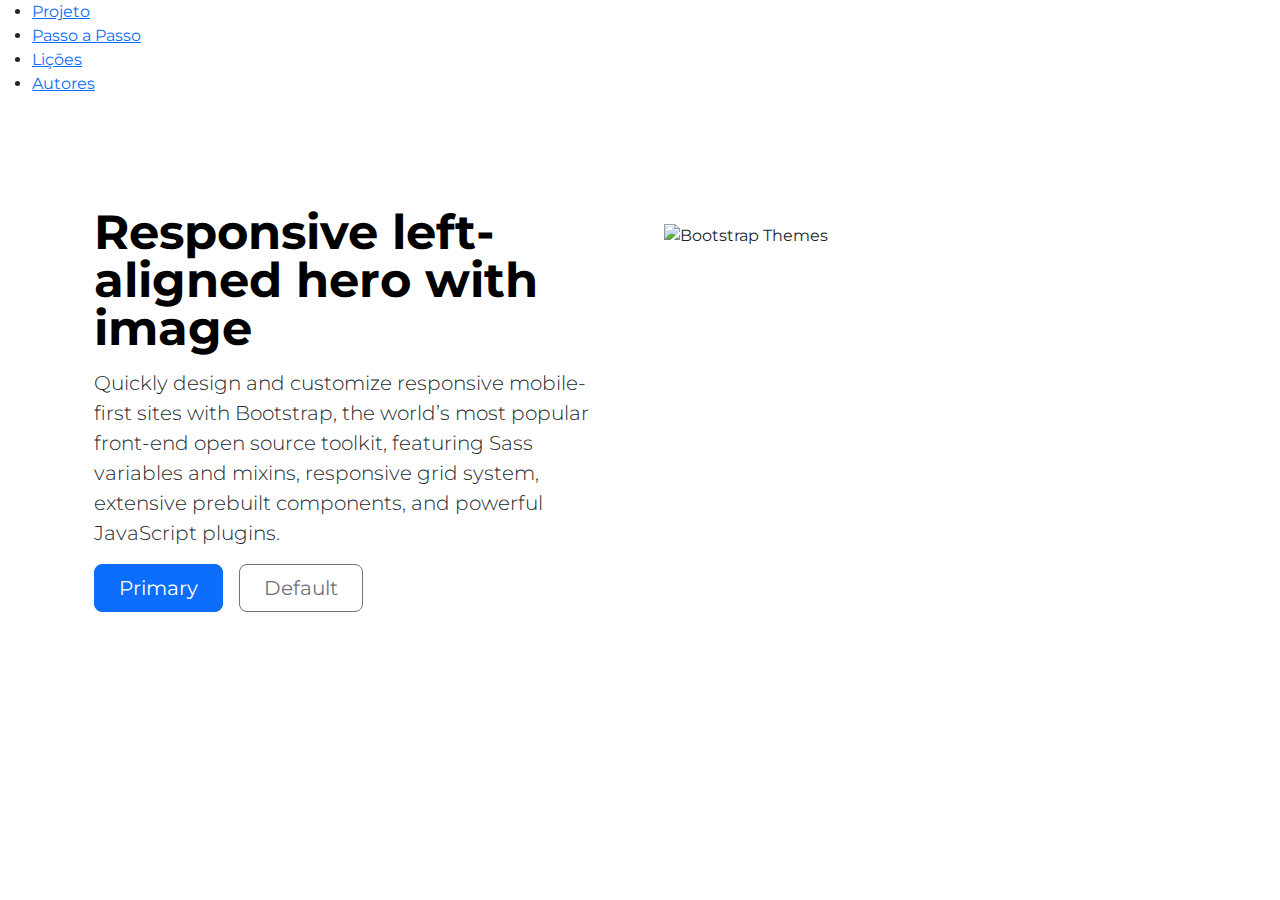
==== index.html @ 7dcb274f "first commit" ====
<!DOCTYPE html>
<html lang="en">
<head>
    <meta charset="UTF-8">
    <meta name="viewport" content="width=device-width, initial-scale=1.0">
    <link rel="stylesheet" href="assets/main.css">
    <link href="https://fonts.googleapis.com/css2?family=Montserrat:wght@400;500;700&display=swap" rel="stylesheet">
    <link href="https://cdn.jsdelivr.net/npm/bootstrap@5.3.3/dist/css/bootstrap.min.css" rel="stylesheet" integrity="sha384-QWTKZyjpPEjISv5WaRU9OFeRpok6YctnYmDr5pNlyT2bRjXh0JMhjY6hW+ALEwIH" crossorigin="anonymous">
    <title>UFCTech</title>
</head>
<body>
    <main>
        <header>
            <nav class="barra-navegacao">
                <ul class="menu">
                    <li class="menu-item"><a href="">Projeto</a></li>
                    <li class="menu-item"><a href="">Passo a Passo</a></li>
                    <li class="menu-item"><a href="">Lições</a></li>
                    <li class="menu-item"><a href="">Autores</a></li>
                </ul>                
            </nav>
        </header>

        <div class="container col-xxl-8 px-4 py-5">
            <div class="row flex-lg-row-reverse align-items-center g-5 py-5">
              <div class="col-10 col-sm-8 col-lg-6">
                <img src="bootstrap-themes.png" class="d-block mx-lg-auto img-fluid" alt="Bootstrap Themes" width="700" height="500" loading="lazy">
              </div>
              <div class="col-lg-6">
                <h1 class="display-5 fw-bold text-body-emphasis lh-1 mb-3">Responsive left-aligned hero with image</h1>
                <p class="lead">Quickly design and customize responsive mobile-first sites with Bootstrap, the world’s most popular front-end open source toolkit, featuring Sass variables and mixins, responsive grid system, extensive prebuilt components, and powerful JavaScript plugins.</p>
                <div class="d-grid gap-2 d-md-flex justify-content-md-start">
                  <button type="button" class="btn btn-primary btn-lg px-4 me-md-2">Primary</button>
                  <button type="button" class="btn btn-outline-secondary btn-lg px-4">Default</button>
                </div>
              </div>
            </div>
          </div>
    </main>
    <script src="https://cdn.jsdelivr.net/npm/bootstrap@5.3.3/dist/js/bootstrap.bundle.min.js" integrity="sha384-YvpcrYf0tY3lHB60NNkmXc5s9fDVZLESaAA55NDzOxhy9GkcIdslK1eN7N6jIeHz" crossorigin="anonymous"></script>
</body>
</html>
---- assets/main.css ----
*{
    font-family: 'Montserrat', sans-serif;
}
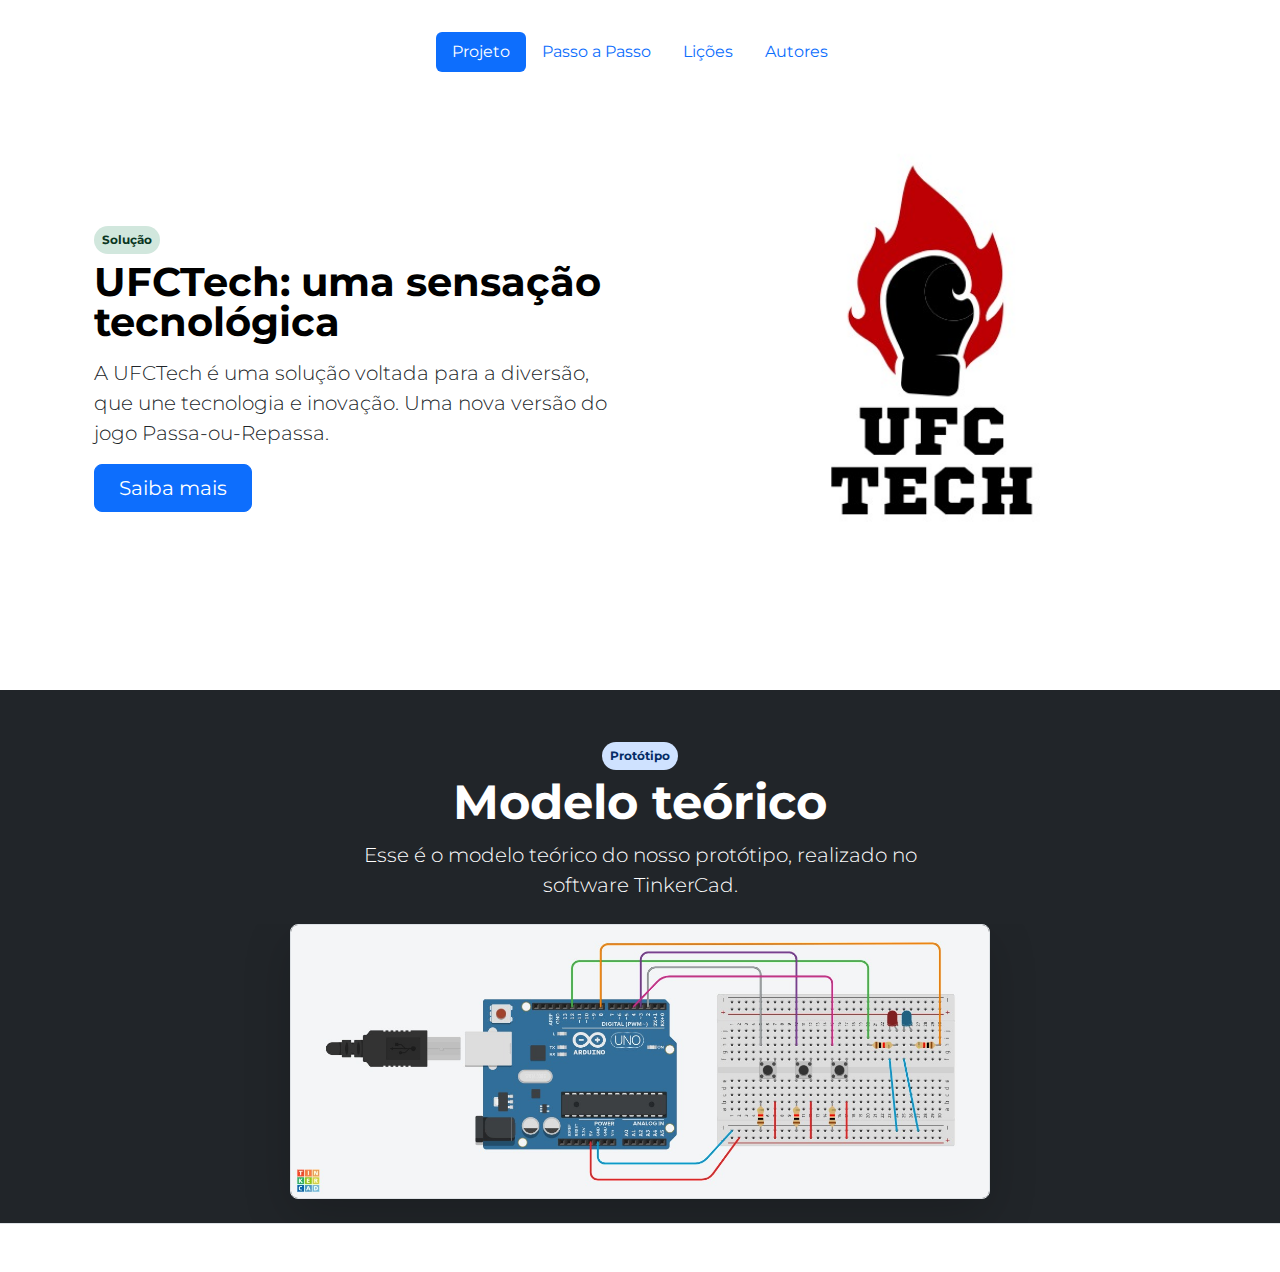
==== commit c1ea44c0: "Página Index" ====
--- a/index.html
+++ b/index.html
@@ -12,30 +12,53 @@
     <main>
         <header>
             <nav class="barra-navegacao">
-                <ul class="menu">
-                    <li class="menu-item"><a href="">Projeto</a></li>
-                    <li class="menu-item"><a href="">Passo a Passo</a></li>
-                    <li class="menu-item"><a href="">Lições</a></li>
-                    <li class="menu-item"><a href="">Autores</a></li>
-                </ul>                
+                <div class="container">
+                    <header class="d-flex justify-content-center py-3 mt-3">
+                      <ul class="nav nav-pills">
+                        <li class="nav-item"><a href="#" class="nav-link active" aria-current="page">Projeto</a></li>
+                        <li class="nav-item"><a href="#" class="nav-link">Passo a Passo</a></li>
+                        <li class="nav-item"><a href="#" class="nav-link">Lições</a></li>
+                        <li class="nav-item"><a href="#" class="nav-link">Autores</a></li>
+                      </ul>
+                    </header>
+                  </div>                                
             </nav>
         </header>
 
-        <div class="container col-xxl-8 px-4 py-5">
-            <div class="row flex-lg-row-reverse align-items-center g-5 py-5">
-              <div class="col-10 col-sm-8 col-lg-6">
-                <img src="bootstrap-themes.png" class="d-block mx-lg-auto img-fluid" alt="Bootstrap Themes" width="700" height="500" loading="lazy">
+        <div class="container col-xxl-8 px-4 py-2">
+            <div class="row flex-lg-row-reverse align-items-center g-5 py-2">
+              <div id="background-img" class="col-10 col-sm-8 col-lg-6">
+                <img src="img/PHOTO-2024-10-31-19-24-08.jpg" class="d-block mx-lg-auto img-fluid" alt="UFCTech Logo" width="700" height="500" loading="lazy">
               </div>
               <div class="col-lg-6">
-                <h1 class="display-5 fw-bold text-body-emphasis lh-1 mb-3">Responsive left-aligned hero with image</h1>
-                <p class="lead">Quickly design and customize responsive mobile-first sites with Bootstrap, the world’s most popular front-end open source toolkit, featuring Sass variables and mixins, responsive grid system, extensive prebuilt components, and powerful JavaScript plugins.</p>
+                <div class="d-flex gap-2 justify-content-left py-2">
+                    <span class="badge bg-success-subtle text-success-emphasis rounded-pill py-2 px-2">Solução</span>
+                </div>
+                <h2 class="display-6 fw-bold text-body-emphasis lh-1 mb-3">UFCTech: uma sensação tecnológica</h2>
+                <p class="lead">A UFCTech é uma solução voltada para a diversão, que une tecnologia e inovação. Uma nova versão do jogo Passa-ou-Repassa. </p>
                 <div class="d-grid gap-2 d-md-flex justify-content-md-start">
-                  <button type="button" class="btn btn-primary btn-lg px-4 me-md-2">Primary</button>
-                  <button type="button" class="btn btn-outline-secondary btn-lg px-4">Default</button>
+                  <button type="button" class="btn btn-primary btn-lg px-4 me-md-2">Saiba mais</button>
                 </div>
               </div>
             </div>
           </div>
+
+          <div class="px-4 pt-5 my-5 text-center border-bottom bg-dark">
+            <div class="d-flex gap-2 justify-content-center py-1">
+                <span class="badge bg-primary-subtle text-primary-emphasis rounded-pill py-2 px-2">Protótipo</span>
+            </div>
+            <h1 class="display-5 fw-bold cor">Modelo teórico</h1>
+            <div class="col-lg-6 mx-auto">
+              <p class="lead mb-4 cor">Esse é o modelo teórico do nosso protótipo, realizado no software TinkerCad. </p>
+            </div>
+            <div class="overflow-hidden" style="max-height: 100vh;">
+              <div class="container px-5">
+                <img src="img/img-prototipo.jpg" class="img-fluid border rounded-3 shadow-lg mb-4" alt="Example image" width="700" height="500" loading="lazy">
+              </div>
+            </div>
+          </div>
+
+          
     </main>
     <script src="https://cdn.jsdelivr.net/npm/bootstrap@5.3.3/dist/js/bootstrap.bundle.min.js" integrity="sha384-YvpcrYf0tY3lHB60NNkmXc5s9fDVZLESaAA55NDzOxhy9GkcIdslK1eN7N6jIeHz" crossorigin="anonymous"></script>
 </body>
--- a/assets/main.css
+++ b/assets/main.css
@@ -1,3 +1,7 @@
 *{
     font-family: 'Montserrat', sans-serif;
+}
+
+.cor{
+    color: white;
 }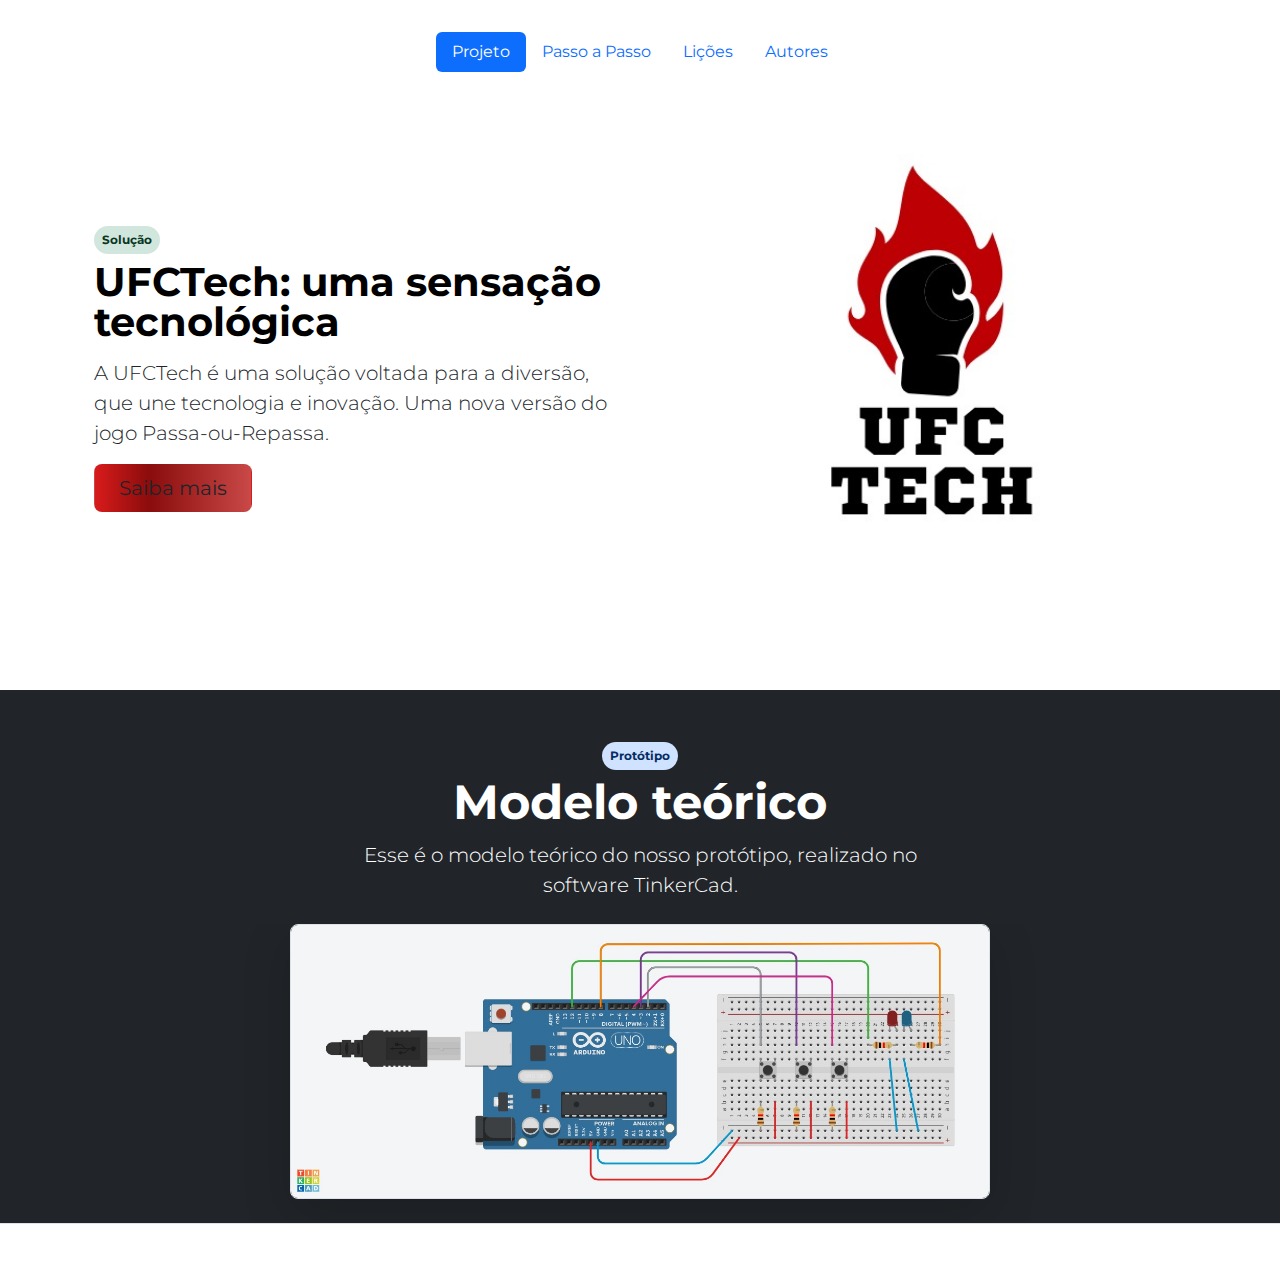
==== commit ac2e33ce: "sim" ====
--- a/index.html
+++ b/index.html
@@ -15,7 +15,7 @@
                 <div class="container">
                     <header class="d-flex justify-content-center py-3 mt-3">
                       <ul class="nav nav-pills">
-                        <li class="nav-item"><a href="#" class="nav-link active" aria-current="page">Projeto</a></li>
+                        <li class="nav-item"><a href="projeto.html" class="nav-link active" aria-current="page">Projeto</a></li>
                         <li class="nav-item"><a href="#" class="nav-link">Passo a Passo</a></li>
                         <li class="nav-item"><a href="#" class="nav-link">Lições</a></li>
                         <li class="nav-item"><a href="#" class="nav-link">Autores</a></li>
@@ -37,7 +37,7 @@
                 <h2 class="display-6 fw-bold text-body-emphasis lh-1 mb-3">UFCTech: uma sensação tecnológica</h2>
                 <p class="lead">A UFCTech é uma solução voltada para a diversão, que une tecnologia e inovação. Uma nova versão do jogo Passa-ou-Repassa. </p>
                 <div class="d-grid gap-2 d-md-flex justify-content-md-start">
-                  <button type="button" class="btn btn-primary btn-lg px-4 me-md-2">Saiba mais</button>
+                  <button type="button" class="btn corzinha btn-lg px-4 me-md-2">Saiba mais</button>
                 </div>
               </div>
             </div>
--- a/assets/main.css
+++ b/assets/main.css
@@ -4,4 +4,10 @@
 
 .cor{
     color: white;
-}+}
+
+.corzinha {
+    background: linear-gradient(90deg, rgb(216, 27, 27) 0%, rgb(139, 12, 12) 35%, rgb(201, 72, 72) 100%);
+    color: white;
+}
+
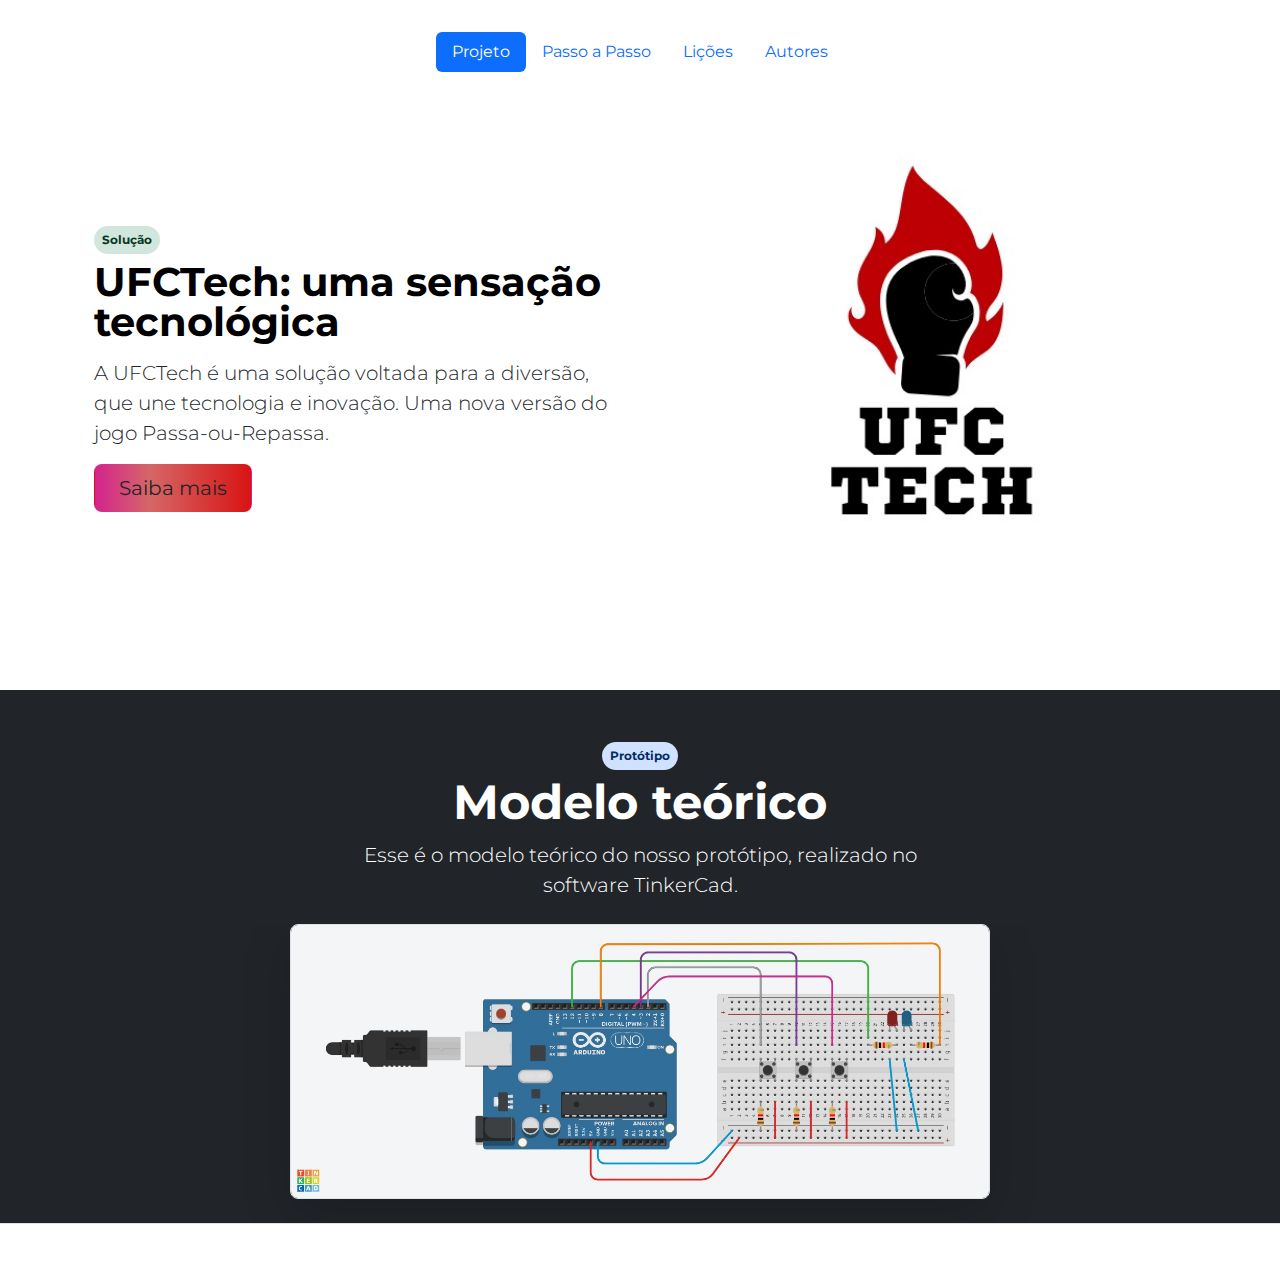
==== commit cd7652d3: "alan update 0.1" ====
--- a/index.html
+++ b/index.html
@@ -18,7 +18,7 @@
                         <li class="nav-item"><a href="projeto.html" class="nav-link active" aria-current="page">Projeto</a></li>
                         <li class="nav-item"><a href="#" class="nav-link">Passo a Passo</a></li>
                         <li class="nav-item"><a href="#" class="nav-link">Lições</a></li>
-                        <li class="nav-item"><a href="#" class="nav-link">Autores</a></li>
+                        <li class="nav-item"><a href="autores.html" class="nav-link">Autores</a></li>
                       </ul>
                     </header>
                   </div>                                
--- a/assets/main.css
+++ b/assets/main.css
@@ -7,7 +7,10 @@
 }
 
 .corzinha {
-    background: linear-gradient(90deg, rgb(216, 27, 27) 0%, rgb(139, 12, 12) 35%, rgb(201, 72, 72) 100%);
+    background: linear-gradient(90deg, rgb(211, 35, 141) 0%, rgb(213, 103, 103) 35%, rgb(217, 19, 19) 100%);
     color: white;
 }
 
+.corzinha button {
+    color: aliceblue;
+}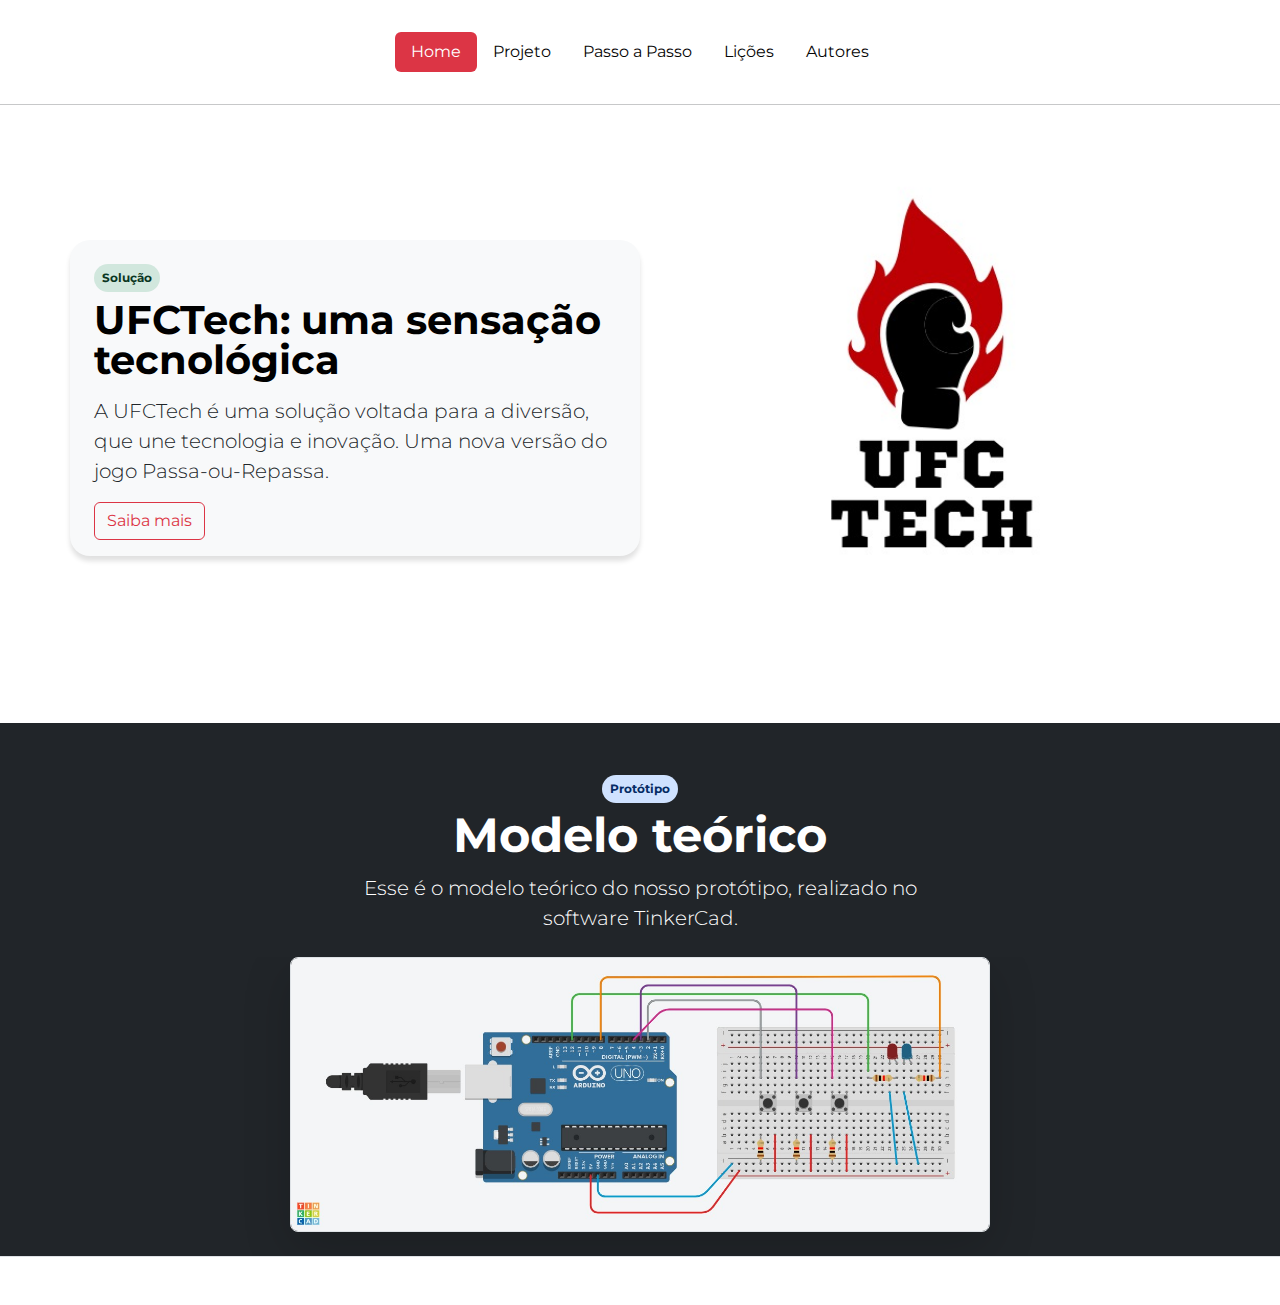
==== commit 98426b0c: "teste" ====
--- a/index.html
+++ b/index.html
@@ -15,13 +15,15 @@
                 <div class="container">
                     <header class="d-flex justify-content-center py-3 mt-3">
                       <ul class="nav nav-pills">
-                        <li class="nav-item"><a href="projeto.html" class="nav-link active" aria-current="page">Projeto</a></li>
-                        <li class="nav-item"><a href="#" class="nav-link">Passo a Passo</a></li>
-                        <li class="nav-item"><a href="#" class="nav-link">Lições</a></li>
-                        <li class="nav-item"><a href="autores.html" class="nav-link">Autores</a></li>
+                        <li class="nav-item"><a href="index.html" class="nav-link active bg-danger" aria-current="page">Home</a></li>
+                        <li class="nav-item"><a href="projeto.html" class="nav-link" style="color: #050505;" aria-current="page">Projeto</a></li>
+                        <li class="nav-item"><a href="#" class="nav-link" style="color: #050505;">Passo a Passo</a></li>
+                        <li class="nav-item"><a href="#" class="nav-link" style="color: #050505;">Lições</a></li>
+                        <li class="nav-item"><a href="autores.html" class="nav-link" style="color: #050505;">Autores</a></li>
                       </ul>
                     </header>
-                  </div>                                
+                  </div>
+                  <hr>                                
             </nav>
         </header>
 
@@ -30,33 +32,33 @@
               <div id="background-img" class="col-10 col-sm-8 col-lg-6">
                 <img src="img/PHOTO-2024-10-31-19-24-08.jpg" class="d-block mx-lg-auto img-fluid" alt="UFCTech Logo" width="700" height="500" loading="lazy">
               </div>
-              <div class="col-lg-6">
+              <div class="col-lg-6 bg-light pb-3 pt-3 cabecalho-1">
                 <div class="d-flex gap-2 justify-content-left py-2">
                     <span class="badge bg-success-subtle text-success-emphasis rounded-pill py-2 px-2">Solução</span>
                 </div>
                 <h2 class="display-6 fw-bold text-body-emphasis lh-1 mb-3">UFCTech: uma sensação tecnológica</h2>
                 <p class="lead">A UFCTech é uma solução voltada para a diversão, que une tecnologia e inovação. Uma nova versão do jogo Passa-ou-Repassa. </p>
                 <div class="d-grid gap-2 d-md-flex justify-content-md-start">
-                  <button type="button" class="btn corzinha btn-lg px-4 me-md-2">Saiba mais</button>
+                  <button type="button" class="btn btn-md btn-outline-danger">Saiba mais</button>
                 </div>
               </div>
             </div>
+        </div>
+
+        <div class="px-4 pt-5 my-5 text-center border-bottom bg-dark">
+          <div class="d-flex gap-2 justify-content-center py-1">
+              <span class="badge bg-primary-subtle text-primary-emphasis rounded-pill py-2 px-2">Protótipo</span>
           </div>
-
-          <div class="px-4 pt-5 my-5 text-center border-bottom bg-dark">
-            <div class="d-flex gap-2 justify-content-center py-1">
-                <span class="badge bg-primary-subtle text-primary-emphasis rounded-pill py-2 px-2">Protótipo</span>
-            </div>
-            <h1 class="display-5 fw-bold cor">Modelo teórico</h1>
-            <div class="col-lg-6 mx-auto">
-              <p class="lead mb-4 cor">Esse é o modelo teórico do nosso protótipo, realizado no software TinkerCad. </p>
-            </div>
-            <div class="overflow-hidden" style="max-height: 100vh;">
-              <div class="container px-5">
-                <img src="img/img-prototipo.jpg" class="img-fluid border rounded-3 shadow-lg mb-4" alt="Example image" width="700" height="500" loading="lazy">
-              </div>
+          <h1 class="display-5 fw-bold cor">Modelo teórico</h1>
+          <div class="col-lg-6 mx-auto">
+            <p class="lead mb-4 cor">Esse é o modelo teórico do nosso protótipo, realizado no software TinkerCad. </p>
+          </div>
+          <div class="overflow-hidden" style="max-height: 100vh;">
+            <div class="container px-5">
+              <img src="img/img-prototipo.jpg" class="img-fluid border rounded-3 shadow-lg mb-4" alt="Example image" width="700" height="500" loading="lazy">
             </div>
           </div>
+        </div>
 
           
     </main>
--- a/assets/main.css
+++ b/assets/main.css
@@ -13,4 +13,10 @@
 
 .corzinha button {
     color: aliceblue;
+}
+
+.cabecalho-1{
+    border-radius: 20px;
+    box-shadow: 0px 5px 5px 0px #e1e1e1;
+
 }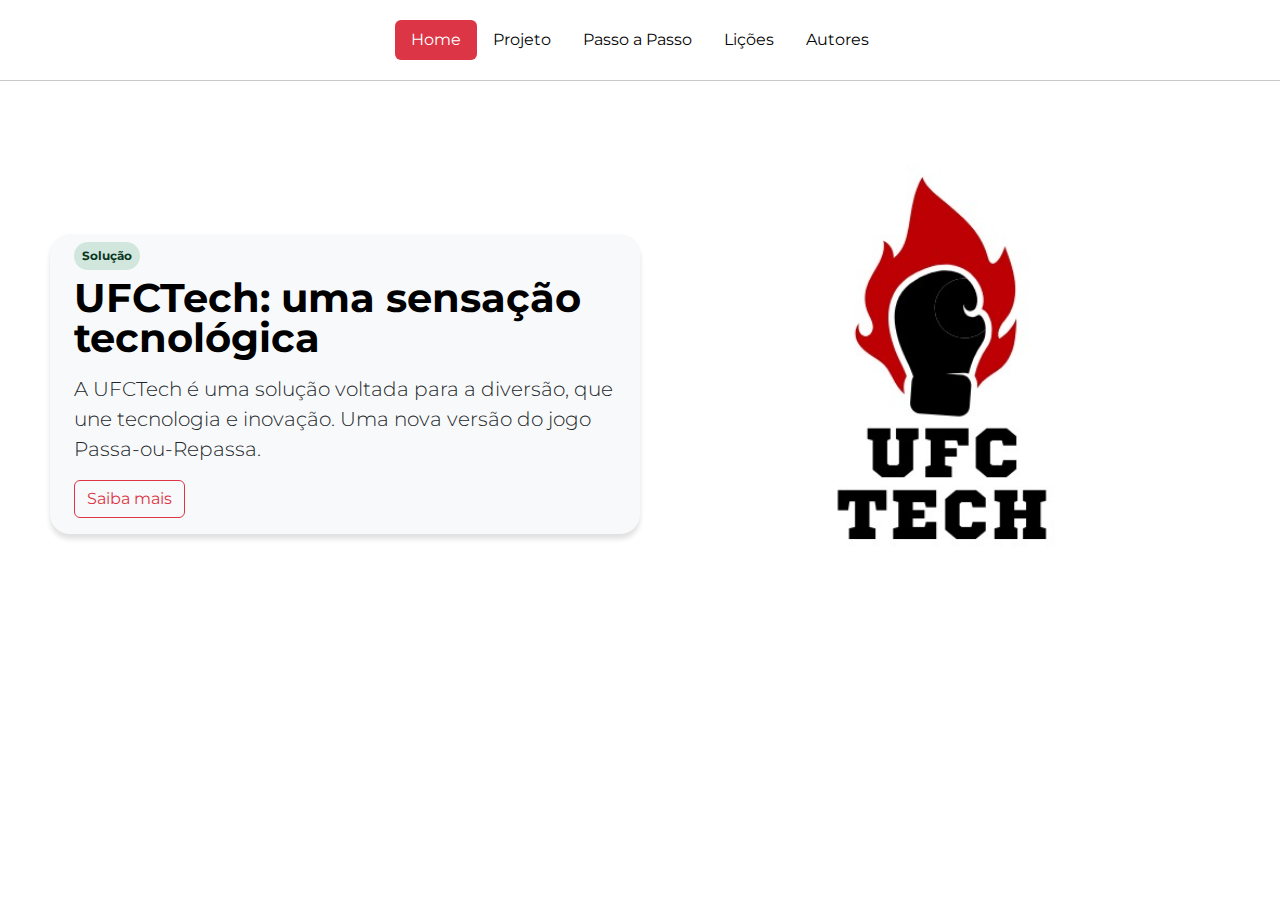
==== commit 1168cbb8: "cansado demais pra commitar corretamente" ====
--- a/index.html
+++ b/index.html
@@ -13,7 +13,7 @@
         <header>
             <nav class="barra-navegacao">
                 <div class="container">
-                    <header class="d-flex justify-content-center py-3 mt-3">
+                    <header class="d-flex justify-content-center py-1 mt-3">
                       <ul class="nav nav-pills">
                         <li class="nav-item"><a href="index.html" class="nav-link active bg-danger" aria-current="page">Home</a></li>
                         <li class="nav-item"><a href="projeto.html" class="nav-link" style="color: #050505;" aria-current="page">Projeto</a></li>
@@ -27,40 +27,24 @@
             </nav>
         </header>
 
-        <div class="container col-xxl-8 px-4 py-2">
+        <div class="container col-xxl-8 px-1 pt-2">
             <div class="row flex-lg-row-reverse align-items-center g-5 py-2">
               <div id="background-img" class="col-10 col-sm-8 col-lg-6">
                 <img src="img/PHOTO-2024-10-31-19-24-08.jpg" class="d-block mx-lg-auto img-fluid" alt="UFCTech Logo" width="700" height="500" loading="lazy">
               </div>
-              <div class="col-lg-6 bg-light pb-3 pt-3 cabecalho-1">
+              <div class="col-lg-6 bg-light pb-3 cabecalho-1">
                 <div class="d-flex gap-2 justify-content-left py-2">
                     <span class="badge bg-success-subtle text-success-emphasis rounded-pill py-2 px-2">Solução</span>
                 </div>
                 <h2 class="display-6 fw-bold text-body-emphasis lh-1 mb-3">UFCTech: uma sensação tecnológica</h2>
                 <p class="lead">A UFCTech é uma solução voltada para a diversão, que une tecnologia e inovação. Uma nova versão do jogo Passa-ou-Repassa. </p>
                 <div class="d-grid gap-2 d-md-flex justify-content-md-start">
-                  <button type="button" class="btn btn-md btn-outline-danger">Saiba mais</button>
+                  <a href="projeto.html" class="btn btn-md btn-outline-danger">Saiba mais</a>
                 </div>
               </div>
             </div>
         </div>
 
-        <div class="px-4 pt-5 my-5 text-center border-bottom bg-dark">
-          <div class="d-flex gap-2 justify-content-center py-1">
-              <span class="badge bg-primary-subtle text-primary-emphasis rounded-pill py-2 px-2">Protótipo</span>
-          </div>
-          <h1 class="display-5 fw-bold cor">Modelo teórico</h1>
-          <div class="col-lg-6 mx-auto">
-            <p class="lead mb-4 cor">Esse é o modelo teórico do nosso protótipo, realizado no software TinkerCad. </p>
-          </div>
-          <div class="overflow-hidden" style="max-height: 100vh;">
-            <div class="container px-5">
-              <img src="img/img-prototipo.jpg" class="img-fluid border rounded-3 shadow-lg mb-4" alt="Example image" width="700" height="500" loading="lazy">
-            </div>
-          </div>
-        </div>
-
-          
     </main>
     <script src="https://cdn.jsdelivr.net/npm/bootstrap@5.3.3/dist/js/bootstrap.bundle.min.js" integrity="sha384-YvpcrYf0tY3lHB60NNkmXc5s9fDVZLESaAA55NDzOxhy9GkcIdslK1eN7N6jIeHz" crossorigin="anonymous"></script>
 </body>
--- a/assets/main.css
+++ b/assets/main.css
@@ -1,5 +1,8 @@
 *{
     font-family: 'Montserrat', sans-serif;
+    padding: 0;
+    margin: 0;
+    box-sizing: border-box;
 }
 
 .cor{
@@ -19,4 +22,31 @@
     border-radius: 20px;
     box-shadow: 0px 5px 5px 0px #e1e1e1;
 
+}
+
+.conteudo{
+    height: 90dvh;
+    text-align: center;
+    padding: 50px;
+    display: flex;
+    justify-content: center;
+    align-items: center;
+    flex-direction: column;
+}
+
+#title-palavra-chave{
+    margin-bottom: 2rem;
+}
+
+.palavra-chave{
+    background-color: rgb(240, 38, 38);
+    padding: 0.5rem;
+    color: white;
+    margin: 20px;
+    border-radius: 20px;
+    width: 200px;
+}
+
+.palavra-chave:hover{
+    cursor: default;
 }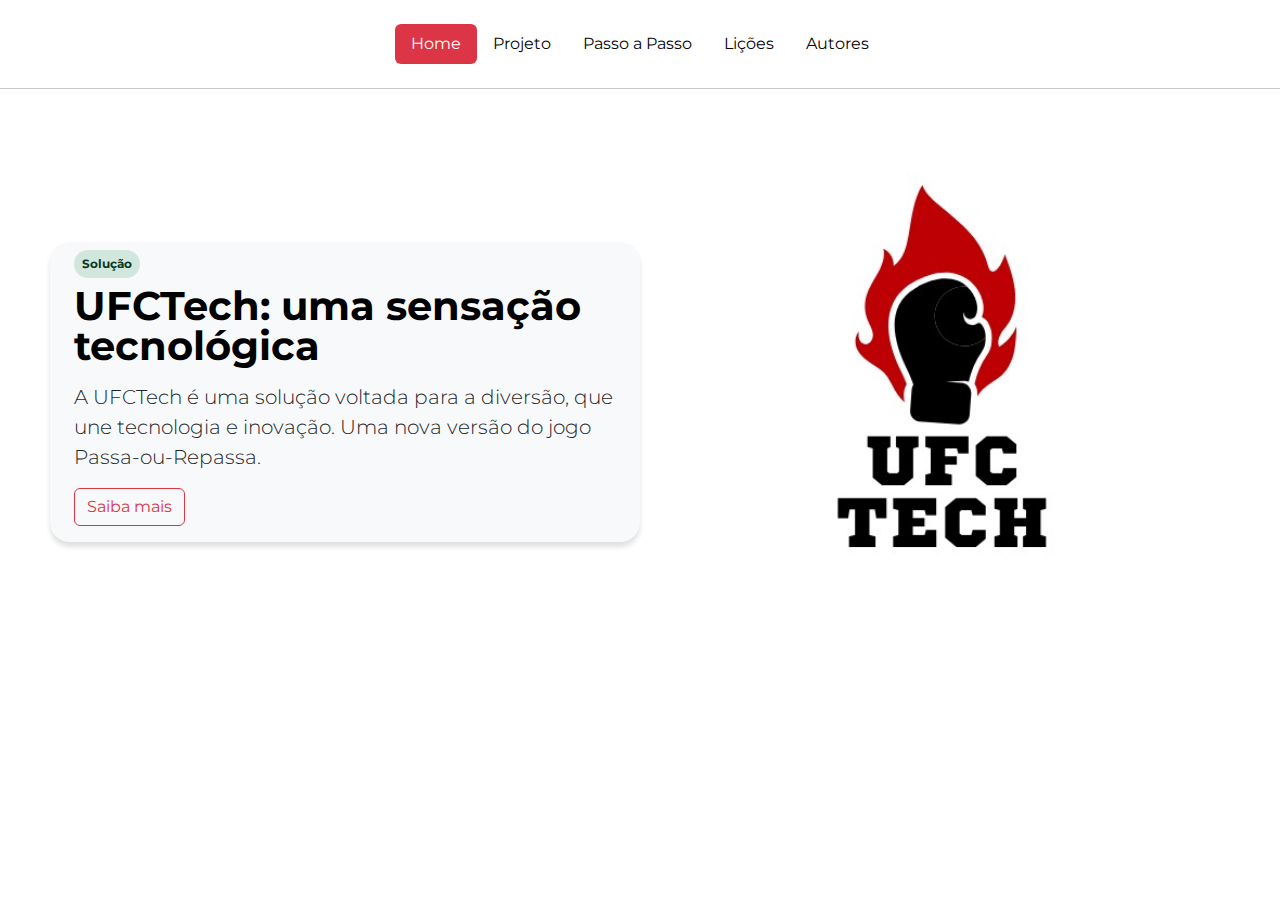
==== commit 06e974bf: "modificações feitas" ====
--- a/index.html
+++ b/index.html
@@ -13,12 +13,12 @@
         <header>
             <nav class="barra-navegacao">
                 <div class="container">
-                    <header class="d-flex justify-content-center py-1 mt-3">
+                    <header class="d-flex justify-content-center py-2 mt-3">
                       <ul class="nav nav-pills">
                         <li class="nav-item"><a href="index.html" class="nav-link active bg-danger" aria-current="page">Home</a></li>
                         <li class="nav-item"><a href="projeto.html" class="nav-link" style="color: #050505;" aria-current="page">Projeto</a></li>
-                        <li class="nav-item"><a href="#" class="nav-link" style="color: #050505;">Passo a Passo</a></li>
-                        <li class="nav-item"><a href="#" class="nav-link" style="color: #050505;">Lições</a></li>
+                        <li class="nav-item"><a href="passo.html" class="nav-link" style="color: #050505;">Passo a Passo</a></li>
+                        <li class="nav-item"><a href="licoes.html" class="nav-link" style="color: #050505;">Lições</a></li>
                         <li class="nav-item"><a href="autores.html" class="nav-link" style="color: #050505;">Autores</a></li>
                       </ul>
                     </header>
--- a/assets/main.css
+++ b/assets/main.css
@@ -3,6 +3,48 @@
     padding: 0;
     margin: 0;
     box-sizing: border-box;
+    scroll-behavior: smooth;
+}
+
+.cartao{
+    background-color: white;
+    display: flex;
+    flex-direction: column;
+    align-items: center;
+    padding: 1rem;
+    width: 100%;
+    color: #000;
+    gap: 5px;
+    margin: 1rem;
+    transition: 0.5s;
+}
+
+.passo-estilo{
+    margin: 100px 0 0 0; 
+    border-top: 1px solid white; 
+    padding: 10px 0 0 0;
+}
+
+.circle-frame {
+    width: 200px; /* Largura da moldura */
+    height: 200px; /* Altura da moldura */
+    border: none; /* Espessura e cor da moldura */
+    border-radius: 50%; /* Tornar a moldura circular */
+    overflow: hidden; /* Ocultar partes externas da imagem */
+    display: flex;
+    justify-content: center;
+    align-items: center;
+}
+
+.circle-frame img {
+    width: 100%; /* Ajustar a largura da imagem */
+    height: 100%; /* Ajustar a altura da imagem */
+    object-fit: cover; /* Garantir que a imagem preencha o círculo */
+}
+
+.icone{
+    font-size: 2.5rem;
+    margin: 5px;
 }
 
 .cor{
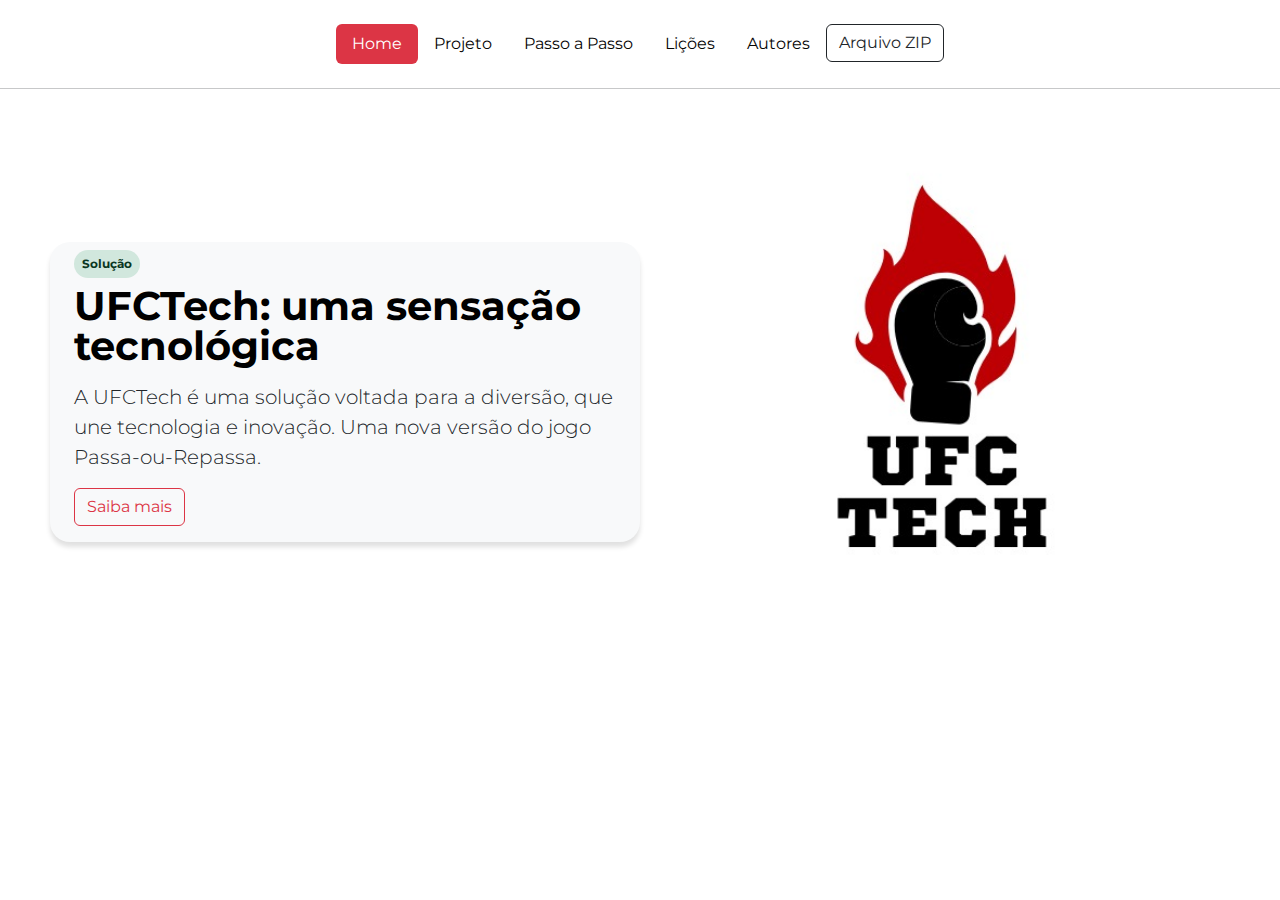
==== commit 09d62c7a: "ADC" ====
--- a/index.html
+++ b/index.html
@@ -20,6 +20,7 @@
                         <li class="nav-item"><a href="passo.html" class="nav-link" style="color: #050505;">Passo a Passo</a></li>
                         <li class="nav-item"><a href="licoes.html" class="nav-link" style="color: #050505;">Lições</a></li>
                         <li class="nav-item"><a href="autores.html" class="nav-link" style="color: #050505;">Autores</a></li>
+                        <li class="nav-item"><a href="projeto/PassaOuRepassa-Arduino-main.zip" download class="btn btn-outline-dark">Arquivo ZIP</a></li>
                       </ul>
                     </header>
                   </div>
